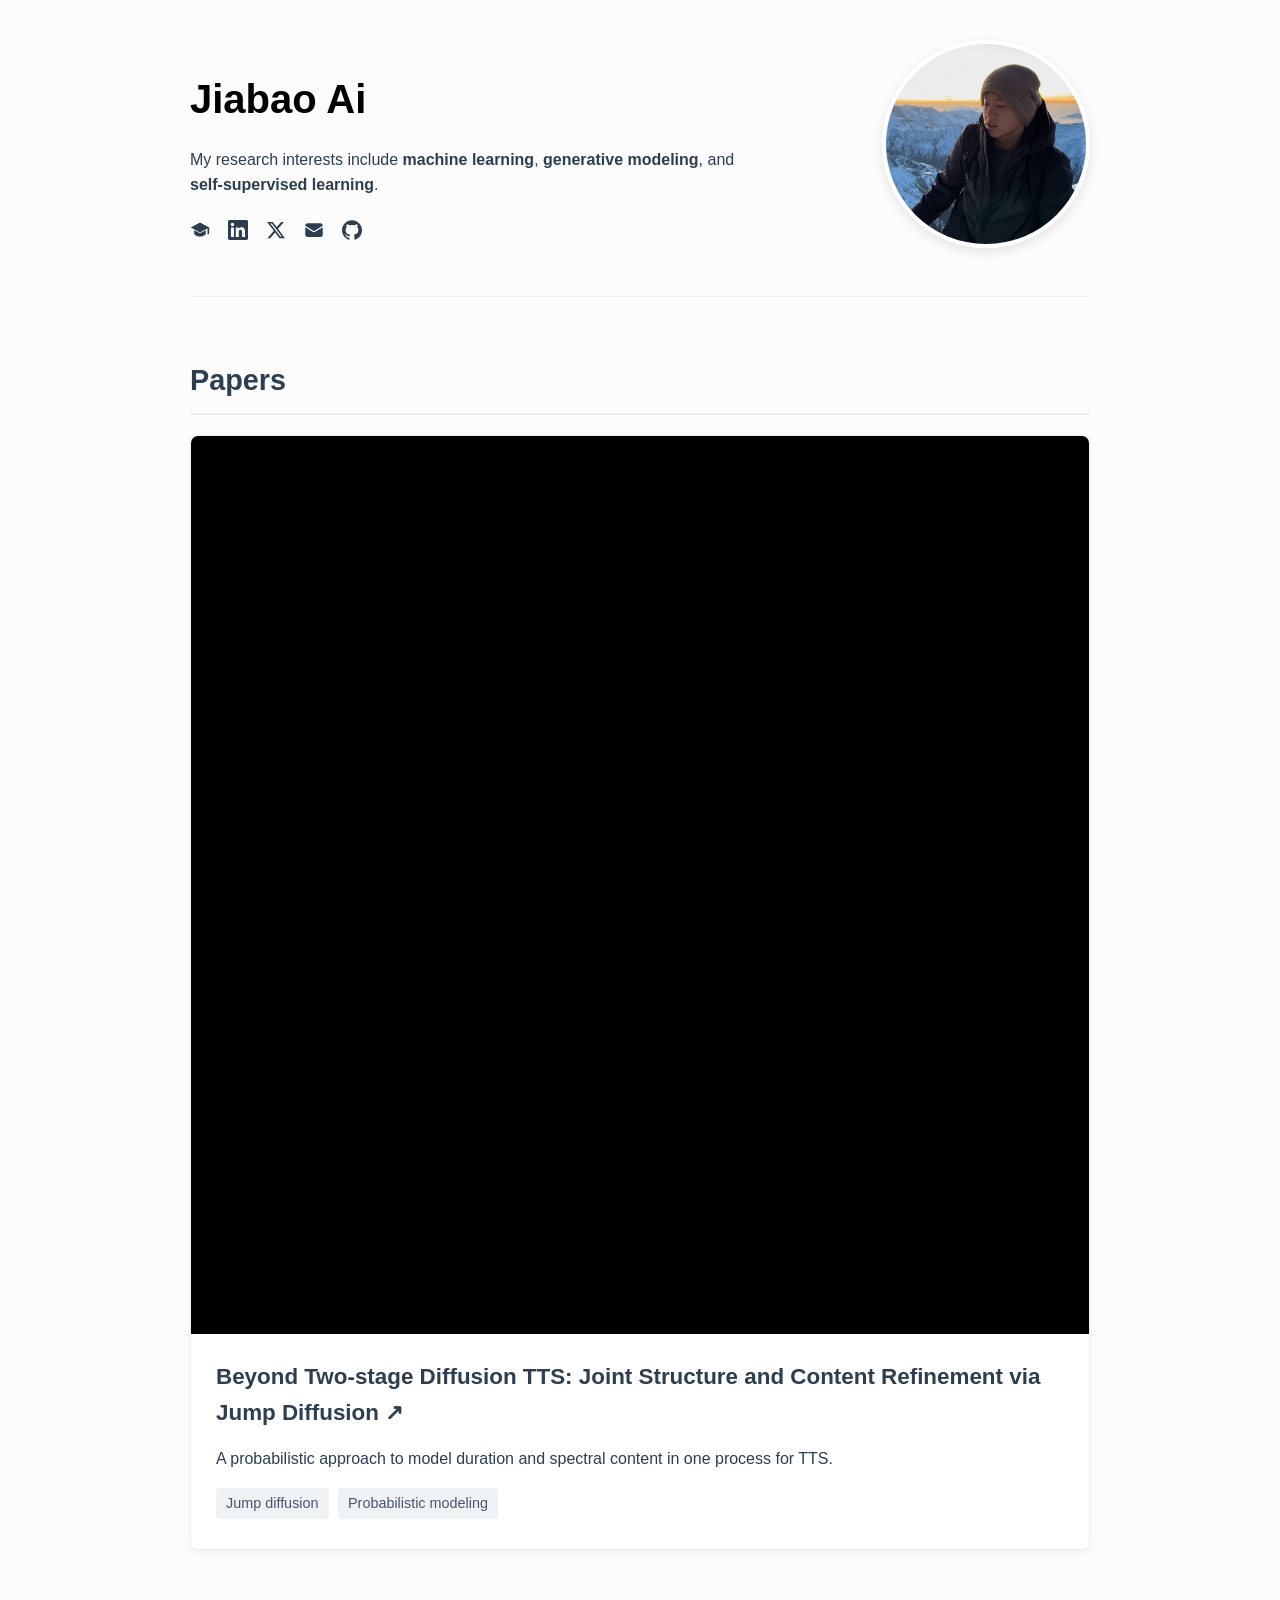
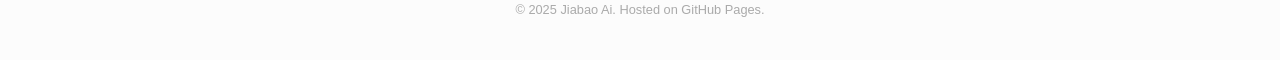
==== index.html @ a7a4400c "Add machine learning to research interests" ====
<!DOCTYPE html>
<html lang="en">
<head>
    <meta charset="UTF-8">
    <meta name="viewport" content="width=device-width, initial-scale=1.0">
    <title>Jiabao Ai | Speech & Language Processing</title>
    <style>
        /* CSS 样式部分 */
        :root {
            --primary-color: #2c3e50;
            --accent-color: #3498db;
            --bg-color: #fcfcfc;
            --card-bg: #ffffff;
        }

        body {
            font-family: -apple-system, BlinkMacSystemFont, "Segoe UI", Roboto, Helvetica, Arial, sans-serif;
            background-color: var(--bg-color);
            color: var(--primary-color);
            line-height: 1.6;
            margin: 0;
            padding: 0;
        }

        .container {
            max-width: 900px;
            margin: 0 auto;
            padding: 40px 20px;
        }

        /* --- 头部样式 --- */
        .header-section {
            display: flex;
            align-items: flex-start;
            justify-content: space-between;
            gap: 40px;
            margin-bottom: 60px;
            border-bottom: 1px solid #eee;
            padding-bottom: 40px;
        }

        .bio-text { flex: 2; }
        
        .bio-photo { flex: 1; text-align: right; }
        
        /* --- 头像样式 --- */
        .bio-photo img {
            width: 200px; 
            height: 200px; 
            object-fit: cover; 
            
            /* 之前调整的头像左移设置保留 */
            object-position: 65% center; 

            border-radius: 50%; 
            box-shadow: 0 4px 12px rgba(0,0,0,0.1);
            border: 4px solid #fff; 
        }

        h1 { font-size: 2.5rem; margin-bottom: 10px; color: #000; }
        h2 { font-size: 1.8rem; margin-top: 0; margin-bottom: 20px; border-bottom: 2px solid #eee; padding-bottom: 10px;}
        
        .tag {
            display: inline-block; background: #eef2f5; padding: 4px 10px;
            border-radius: 4px; font-size: 0.9rem; margin-right: 5px; margin-bottom: 5px; color: #4a5568;
        }
        
        /* 链接样式 */
        .contact-links {
            display: flex;
            align-items: center;
            gap: 18px;
            margin-top: 22px;
            flex-wrap: wrap;
        }
        .contact-links a {
            color: var(--primary-color);
            text-decoration: none;
            font-weight: 500;
            display: inline-flex;
            align-items: center;
            gap: 6px;
            font-size: 0.95rem;
            transition: color 0.2s ease, transform 0.2s ease;
        }
        .contact-links a:hover { color: var(--accent-color); transform: translateY(-2px); }
        .contact-links a svg { width: 20px; height: 20px; fill: currentColor; }

        /* --- 项目列表样式 --- */
        .project-list {
            display: flex;
            flex-direction: column;
            gap: 40px;
        }

        .project-card {
            display: flex;
            flex-direction: column;
            background: var(--card-bg);
            border-radius: 8px;
            overflow: hidden;
            box-shadow: 0 2px 10px rgba(0,0,0,0.05);
            transition: transform 0.2s;
            border: 1px solid #eee;
            text-decoration: none;
            color: inherit;
        }

        .project-card:hover {
            transform: translateY(-3px);
            box-shadow: 0 5px 15px rgba(0,0,0,0.1);
        }

        .project-media {
            width: 100%;
            background: #000;
            display: flex;
            flex-direction: column;
        }

        .project-media video {
            width: 100%;
            display: block;
            margin: 0;
        }

        .project-info {
            padding: 25px;
        }

        .project-title {
            font-size: 1.4rem;
            font-weight: bold;
            margin-bottom: 10px;
            display: block;
            color: #2c3e50;
        }

        @media (max-width: 768px) {
            .header-section { flex-direction: column-reverse; align-items: center; text-align: center; }
            .bio-photo img { width: 150px; height: 150px; margin-bottom: 20px; }
        }
    </style>
</head>
<body>

<div class="container">
    
    <div class="header-section">
        <div class="bio-text">
            <h1>Jiabao Ai</h1>            
            
            <p>
                My research interests include <b>machine learning</b>, <b>generative modeling</b>, and <b>self-supervised learning</b>.
            </p>
            
            <div class="contact-links">
                <a href="https://scholar.google.com/citations?user=inZ7_O0AAAAJ&hl=en" target="_blank" title="Google Scholar">
                    <svg viewBox="0 0 24 24" xmlns="http://www.w3.org/2000/svg"><path d="M12 3L1 9l11 6 9-4.91V17h2V9L12 3zm-7 9.18V16c0 2.21 3.13 4 7 4s7-1.79 7-4v-3.82l-7 3.82-7-3.82z"/></svg>
                </a>
                <a href="https://www.linkedin.com/in/jiabao-ai-7956992a1" target="_blank" title="LinkedIn">
                    <svg viewBox="0 0 24 24" xmlns="http://www.w3.org/2000/svg"><path d="M20.447 20.452h-3.554v-5.569c0-1.328-.027-3.037-1.852-3.037-1.853 0-2.136 1.445-2.136 2.939v5.667H9.351V9h3.414v1.561h.046c.477-.9 1.637-1.85 3.37-1.85 3.601 0 4.267 2.37 4.267 5.455v6.286zM5.337 7.433a2.062 2.062 0 01-2.063-2.065 2.064 2.064 0 112.063 2.065zm1.782 13.019H3.555V9h3.564v11.452zM22.225 0H1.771C.792 0 0 .774 0 1.729v20.542C0 23.227.792 24 1.771 24h20.451C23.2 24 24 23.227 24 22.271V1.729C24 .774 23.2 0 22.222 0h.003z"/></svg>
                </a>
                <a href="https://x.com/jbai26778027" target="_blank" title="X (Twitter)">
                    <svg viewBox="0 0 24 24" xmlns="http://www.w3.org/2000/svg"><path d="M18.244 2.25h3.308l-7.227 8.26 8.502 11.24H16.17l-5.214-6.817L4.99 21.75H1.68l7.73-8.835L1.254 2.25H8.08l4.713 6.231zm-1.161 17.52h1.833L7.084 4.126H5.117z"/></svg>
                </a>
                <a href="mailto:jbai4514@gmail.com" title="Email">
                    <svg viewBox="0 0 24 24" xmlns="http://www.w3.org/2000/svg"><path d="M1.5 8.67v8.58a3 3 0 003 3h15a3 3 0 003-3V8.67l-8.928 5.493a3 3 0 01-3.144 0L1.5 8.67z"/><path d="M22.5 6.908V6.75a3 3 0 00-3-3h-15a3 3 0 00-3 3v.158l9.714 5.978a1.5 1.5 0 001.572 0L22.5 6.908z"/></svg>
                </a>
                <a href="https://github.com/JiabaoAi67" target="_blank" title="GitHub">
                    <svg viewBox="0 0 24 24" xmlns="http://www.w3.org/2000/svg"><path d="M12 .297c-6.63 0-12 5.373-12 12 0 5.303 3.438 9.8 8.205 11.385.6.113.82-.258.82-.577 0-.285-.01-1.04-.015-2.04-3.338.724-4.042-1.61-4.042-1.61C4.422 18.07 3.633 17.7 3.633 17.7c-1.087-.744.084-.729.084-.729 1.205.084 1.838 1.236 1.838 1.236 1.07 1.835 2.809 1.305 3.495.998.108-.776.417-1.305.76-1.605-2.665-.3-5.466-1.332-5.466-5.93 0-1.31.465-2.38 1.235-3.22-.135-.303-.54-1.523.105-3.176 0 0 1.005-.322 3.3 1.23.96-.267 1.98-.399 3-.405 1.02.006 2.04.138 3 .405 2.28-1.552 3.285-1.23 3.285-1.23.645 1.653.24 2.873.12 3.176.765.84 1.23 1.91 1.23 3.22 0 4.61-2.805 5.625-5.475 5.92.42.36.81 1.096.81 2.22 0 1.606-.015 2.896-.015 3.286 0 .315.21.69.825.57C20.565 22.092 24 17.592 24 12.297c0-6.627-5.373-12-12-12"/></svg>
                </a>
            </div>

        </div>

        <div class="bio-photo">
            <img src="assets/profile.png" alt="Jiabao Ai">
        </div>
    </div>

    <h2>Papers</h2>
    
    <div class="project-list">
        
        <a href="https://anonymousinterpseech.github.io/TTS_Demo/" class="project-card">
            
            <div class="project-media">
                <video loop muted playsinline>
                    <source src="assets/teaser_jump.mp4" type="video/mp4">
                </video>

                <video loop muted playsinline>
                    <source src="assets/teaser.mp4" type="video/mp4">
                </video>
            </div>

            <div class="project-info">
                <span class="project-title">Beyond Two-stage Diffusion TTS: Joint Structure and Content Refinement via Jump Diffusion ↗</span>
                <p>
                    A probabilistic approach to model duration and spectral content in one process for TTS.
                </p>
                <span class="tag">Jump diffusion</span> <span class="tag">Probabilistic modeling</span>
            </div>
        </a>

    </div>

    <div style="text-align: center; margin-top: 50px; color: #aaa; font-size: 0.8rem;">
        &copy; 2025 Jiabao Ai. Hosted on GitHub Pages.
    </div>

</div>

<script>
    document.addEventListener("DOMContentLoaded", function() {
        const mediaContainers = document.querySelectorAll('.project-media');
        mediaContainers.forEach(container => {
            const videos = container.querySelectorAll('video');
            if (videos.length === 0) return;
            videos.forEach(v => v.pause());
            const promises = Array.from(videos).map(video => {
                return new Promise(resolve => {
                    if (video.readyState >= 3) {
                        resolve();
                    } else {
                        video.addEventListener('canplay', resolve, {once: true});
                    }
                });
            });
            Promise.all(promises).then(() => {
                videos.forEach(v => {
                    v.currentTime = 0; 
                    v.muted = true;    
                    v.play().catch(e => console.error("Autoplay failed:", e));
                });
            });
        });
    });
</script>

</body>
</html>
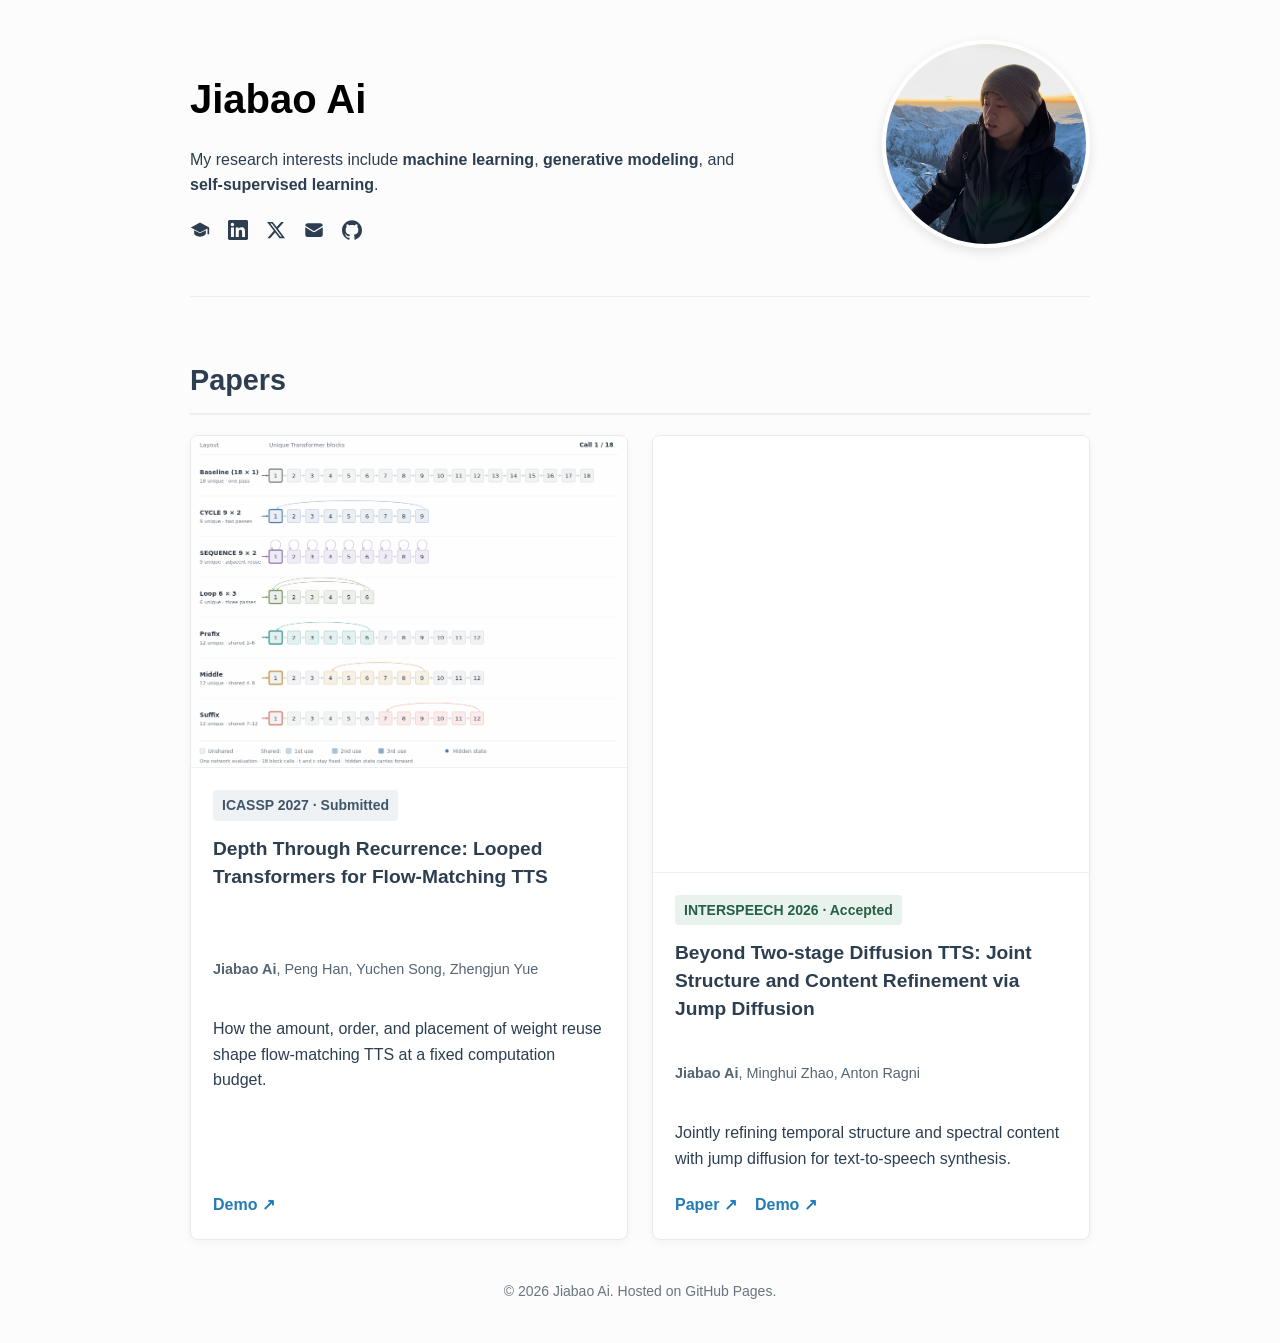
==== commit 6a558180: "Update publication statuses and align both paper animations" ====
--- a/index.html
+++ b/index.html
@@ -3,7 +3,7 @@
 <head>
     <meta charset="UTF-8">
     <meta name="viewport" content="width=device-width, initial-scale=1.0">
-    <title>Jiabao Ai | Speech & Language Processing</title>
+    <title>Jiabao Ai | ML & Generative Modeling</title>
     <style>
         /* CSS 样式部分 */
         :root {
@@ -86,59 +86,120 @@
         .contact-links a:hover { color: var(--accent-color); transform: translateY(-2px); }
         .contact-links a svg { width: 20px; height: 20px; fill: currentColor; }
 
-        /* --- 项目列表样式 --- */
+        /* Matched paper cards: shared media size and aligned text. */
         .project-list {
-            display: flex;
-            flex-direction: column;
-            gap: 40px;
+            display: grid;
+            grid-template-columns: repeat(2, minmax(0, 1fr));
+            gap: 24px;
         }
 
         .project-card {
+            min-width: 0;
             display: flex;
             flex-direction: column;
             background: var(--card-bg);
+            border: 1px solid #e7ebef;
             border-radius: 8px;
             overflow: hidden;
-            box-shadow: 0 2px 10px rgba(0,0,0,0.05);
-            transition: transform 0.2s;
-            border: 1px solid #eee;
+            box-shadow: 0 2px 10px rgba(0,0,0,0.04);
+        }
+
+        .project-media {
+            display: flex;
+            align-items: center;
+            justify-content: center;
+            width: 100%;
+            aspect-ratio: 1000 / 761;
+            background: #fff;
+            border-bottom: 1px solid #eef1f4;
+            box-sizing: border-box;
+        }
+
+        .project-media img {
+            display: block;
+            width: 100%;
+            height: 100%;
+            object-fit: contain;
+        }
+
+        .media-stack {
+            display: flex;
+            flex-direction: column;
+            justify-content: center;
+            width: 100%;
+            height: 100%;
+        }
+
+        .project-media video {
+            display: block;
+            width: 100%;
+            max-height: 50%;
+            object-fit: contain;
+        }
+
+        .project-info {
+            flex: 1;
+            display: flex;
+            flex-direction: column;
+            padding: 22px;
+        }
+
+        .paper-status {
+            align-self: flex-start;
+            margin: 0 0 14px;
+            padding: 4px 9px;
+            border-radius: 4px;
+            background: #eef2f5;
+            color: #42566b;
+            font-size: 0.875rem;
+            font-weight: 600;
+        }
+
+        .paper-status.accepted { background: #e8f3ed; color: #276044; }
+
+        .project-title {
+            min-height: 5.8em;
+            margin: 0 0 12px;
+            font-size: 1.2rem;
+            line-height: 1.45;
+            font-weight: 700;
+        }
+
+        .project-title a { color: var(--primary-color); text-decoration: none; }
+        .project-title a:hover { color: #247bb5; }
+        .paper-authors {
+            min-height: 3.2em;
+            margin: 0 0 12px;
+            color: #566474;
+            font-size: 0.9rem;
+        }
+        .project-summary { margin: 0 0 18px; }
+        .paper-links {
+            display: flex;
+            gap: 18px;
+            align-items: center;
+            margin-top: auto;
+            padding-top: 2px;
+        }
+        .paper-links a {
+            color: #247bb5;
+            font-weight: 600;
             text-decoration: none;
-            color: inherit;
-        }
-
-        .project-card:hover {
-            transform: translateY(-3px);
-            box-shadow: 0 5px 15px rgba(0,0,0,0.1);
-        }
-
-        .project-media {
-            width: 100%;
-            background: #000;
-            display: flex;
-            flex-direction: column;
-        }
-
-        .project-media video {
-            width: 100%;
-            display: block;
-            margin: 0;
-        }
-
-        .project-info {
-            padding: 25px;
-        }
-
-        .project-title {
-            font-size: 1.4rem;
-            font-weight: bold;
-            margin-bottom: 10px;
-            display: block;
-            color: #2c3e50;
-        }
+        }
+        .paper-links a:hover { text-decoration: underline; }
+        a:focus-visible { outline: 2px solid #247bb5; outline-offset: 4px; }
+        .site-footer { text-align: center; margin-top: 40px; color: #697581; font-size: 0.875rem; }
 
         @media (max-width: 768px) {
-            .header-section { flex-direction: column-reverse; align-items: center; text-align: center; }
-            .bio-photo img { width: 150px; height: 150px; margin-bottom: 20px; }
+            .header-section { flex-direction: column-reverse; align-items: center; text-align: center; gap: 16px; margin-bottom: 36px; padding-bottom: 30px; }
+            .bio-photo img { width: 150px; height: 150px; }
+            .contact-links { justify-content: center; }
+            .project-list { grid-template-columns: 1fr; }
+            .project-title, .paper-authors { min-height: 0; }
+        }
+        @media (max-width: 420px) {
+            .container { padding: 28px 16px; }
+            .project-info { padding: 20px; }
         }
     </style>
 </head>
@@ -182,32 +243,50 @@
     <h2>Papers</h2>
     
     <div class="project-list">
-        
-        <a href="https://anonymousinterpseech.github.io/TTS_Demo/" class="project-card">
-            
-            <div class="project-media">
-                <video loop muted playsinline>
-                    <source src="assets/teaser_jump.mp4" type="video/mp4">
-                </video>
-
-                <video loop muted playsinline>
-                    <source src="assets/teaser.mp4" type="video/mp4">
-                </video>
+
+        <article class="project-card">
+            <a href="loop-f5/" class="project-media" aria-label="Explore the Looped Transformers for Flow-Matching TTS demo">
+                <img src="loop-f5/assets/animations/loop-flow.gif" width="1000" height="761"
+                     alt="Animated comparison of seven Transformer layouts with the same 18 block calls.">
+            </a>
+            <div class="project-info">
+                <p class="paper-status">ICASSP 2027 · Submitted</p>
+                <h3 class="project-title"><a href="loop-f5/">Depth Through Recurrence: Looped Transformers for Flow-Matching TTS</a></h3>
+                <p class="paper-authors"><strong>Jiabao Ai</strong>, Peng Han, Yuchen Song, Zhengjun Yue</p>
+                <p class="project-summary">How the amount, order, and placement of weight reuse shape flow-matching TTS at a fixed computation budget.</p>
+                <div class="paper-links">
+                    <a href="loop-f5/">Demo ↗</a>
+                </div>
             </div>
-
+        </article>
+
+        <article class="project-card">
+            <a href="https://jiabaoai67.github.io/TDJD_TTS_Demo/" class="project-media" aria-label="Explore the Jump Diffusion TTS demo">
+                <div class="media-stack">
+                    <video autoplay loop muted playsinline preload="auto" aria-label="Jump diffusion progressively refines temporal structure.">
+                        <source src="assets/teaser_jump.mp4" type="video/mp4">
+                    </video>
+                    <video autoplay loop muted playsinline preload="auto" aria-label="Upsample–Diffuse–Downsample progressively refines the mel-spectrogram.">
+                        <source src="assets/teaser.mp4" type="video/mp4">
+                    </video>
+                </div>
+            </a>
             <div class="project-info">
-                <span class="project-title">Beyond Two-stage Diffusion TTS: Joint Structure and Content Refinement via Jump Diffusion ↗</span>
-                <p>
-                    A probabilistic approach to model duration and spectral content in one process for TTS.
-                </p>
-                <span class="tag">Jump diffusion</span> <span class="tag">Probabilistic modeling</span>
+                <p class="paper-status accepted">INTERSPEECH 2026 · Accepted</p>
+                <h3 class="project-title"><a href="https://jiabaoai67.github.io/TDJD_TTS_Demo/">Beyond Two-stage Diffusion TTS: Joint Structure and Content Refinement via Jump Diffusion</a></h3>
+                <p class="paper-authors"><strong>Jiabao Ai</strong>, Minghui Zhao, Anton Ragni</p>
+                <p class="project-summary">Jointly refining temporal structure and spectral content with jump diffusion for text-to-speech synthesis.</p>
+                <div class="paper-links">
+                    <a href="https://arxiv.org/abs/2603.14032">Paper ↗</a>
+                    <a href="https://jiabaoai67.github.io/TDJD_TTS_Demo/">Demo ↗</a>
+                </div>
             </div>
-        </a>
+        </article>
 
     </div>
 
-    <div style="text-align: center; margin-top: 50px; color: #aaa; font-size: 0.8rem;">
-        &copy; 2025 Jiabao Ai. Hosted on GitHub Pages.
+    <div class="site-footer">
+        &copy; 2026 Jiabao Ai. Hosted on GitHub Pages.
     </div>
 
 </div>
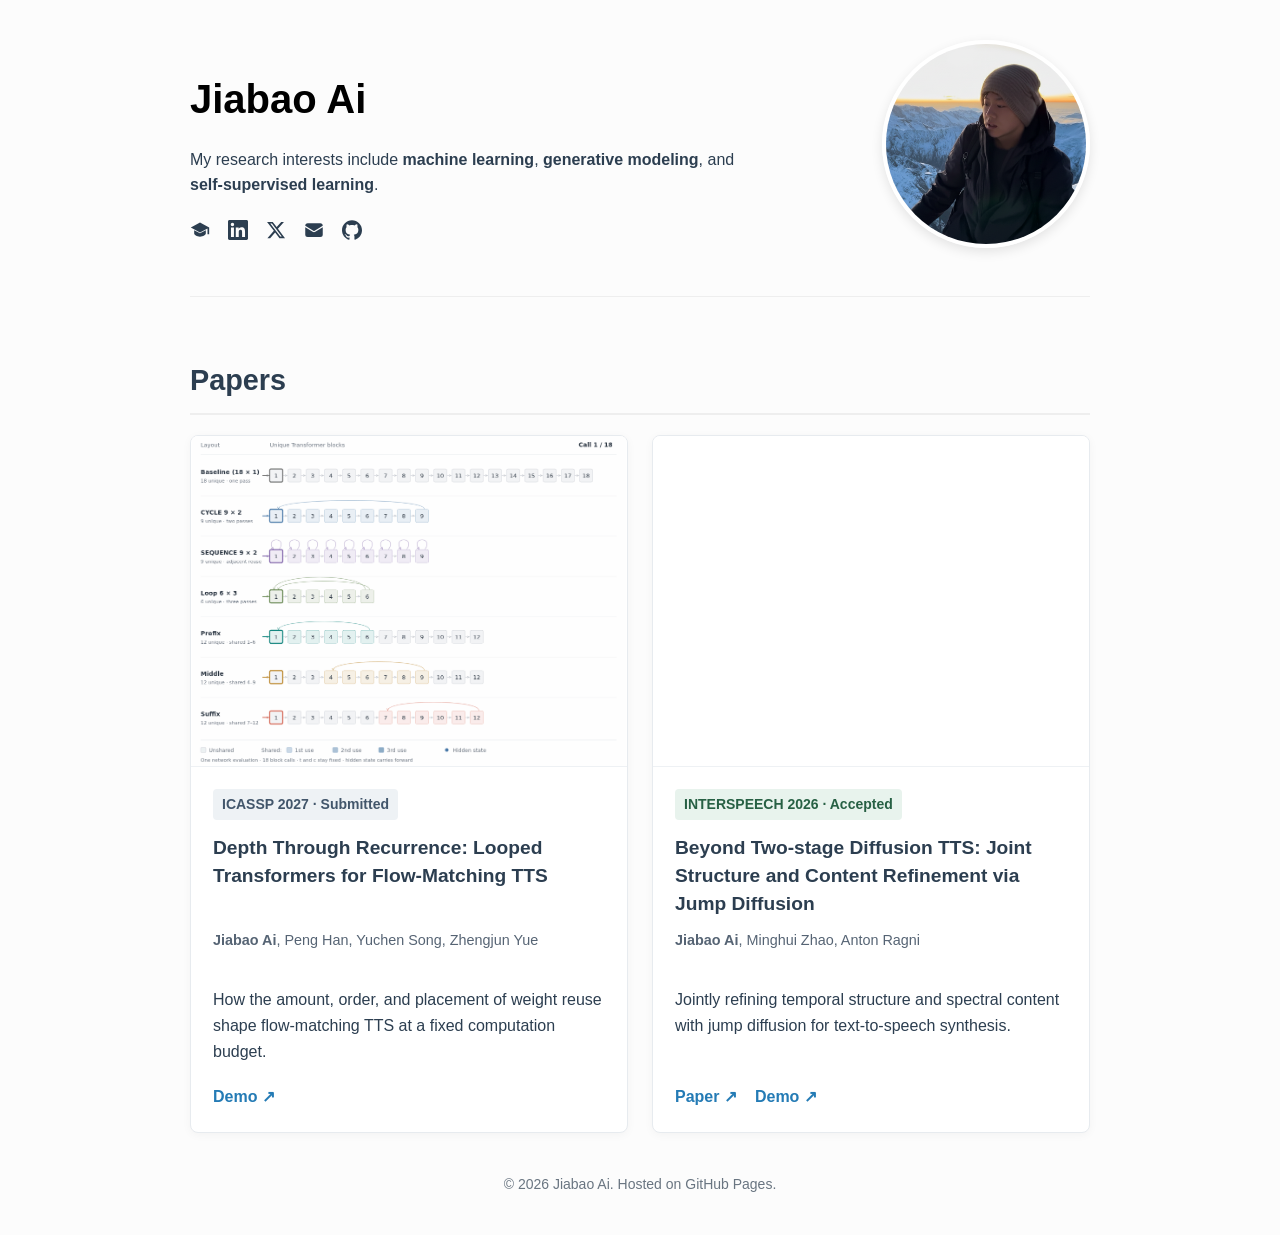
==== commit ef2cc761: "Refine matched preview frames and responsive title spacing" ====
--- a/index.html
+++ b/index.html
@@ -105,6 +105,8 @@
         }
 
         .project-media {
+            position: relative;
+            flex-shrink: 0;
             display: flex;
             align-items: center;
             justify-content: center;
@@ -116,6 +118,8 @@
         }
 
         .project-media img {
+            position: absolute;
+            inset: 0;
             display: block;
             width: 100%;
             height: 100%;
@@ -123,6 +127,8 @@
         }
 
         .media-stack {
+            position: absolute;
+            inset: 0;
             display: flex;
             flex-direction: column;
             justify-content: center;
@@ -158,7 +164,7 @@
         .paper-status.accepted { background: #e8f3ed; color: #276044; }
 
         .project-title {
-            min-height: 5.8em;
+            min-height: 4.35em;
             margin: 0 0 12px;
             font-size: 1.2rem;
             line-height: 1.45;
@@ -190,6 +196,9 @@
         a:focus-visible { outline: 2px solid #247bb5; outline-offset: 4px; }
         .site-footer { text-align: center; margin-top: 40px; color: #697581; font-size: 0.875rem; }
 
+        @media (min-width: 769px) and (max-width: 900px) {
+            .project-title { min-height: 5.8em; }
+        }
         @media (max-width: 768px) {
             .header-section { flex-direction: column-reverse; align-items: center; text-align: center; gap: 16px; margin-bottom: 36px; padding-bottom: 30px; }
             .bio-photo img { width: 150px; height: 150px; }
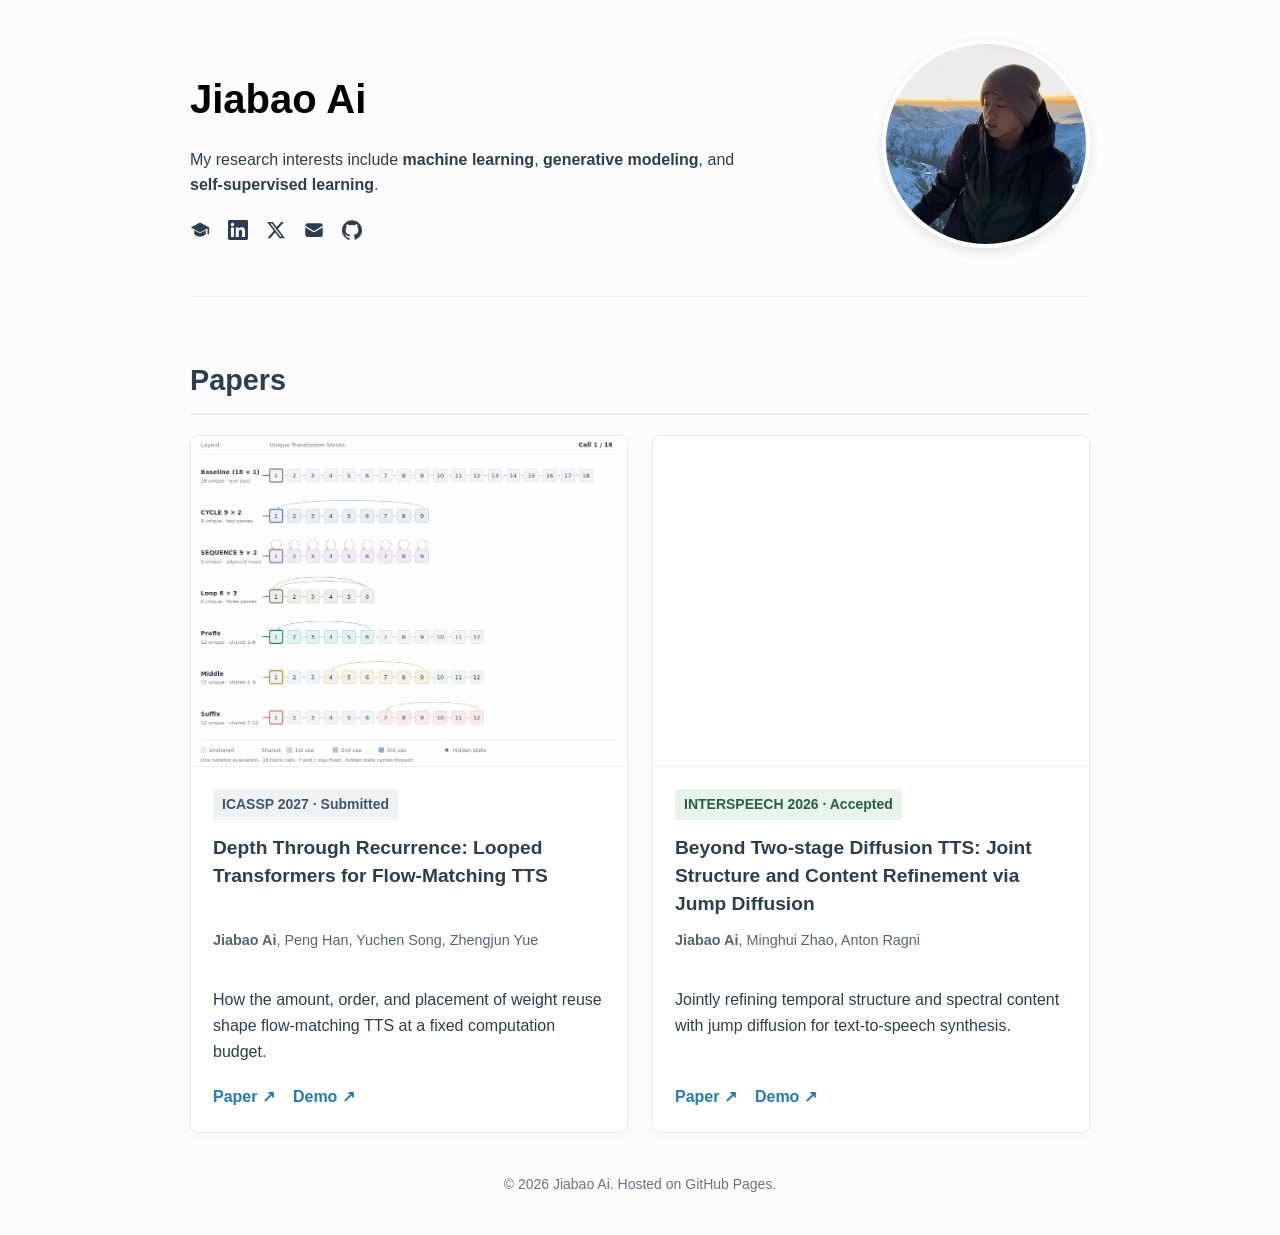
==== commit 71522681: "Add Loop TTS paper link to homepage" ====
--- a/index.html
+++ b/index.html
@@ -264,6 +264,7 @@
                 <p class="paper-authors"><strong>Jiabao Ai</strong>, Peng Han, Yuchen Song, Zhengjun Yue</p>
                 <p class="project-summary">How the amount, order, and placement of weight reuse shape flow-matching TTS at a fixed computation budget.</p>
                 <div class="paper-links">
+                    <a href="https://arxiv.org/abs/2609.29768">Paper ↗</a>
                     <a href="loop-f5/">Demo ↗</a>
                 </div>
             </div>
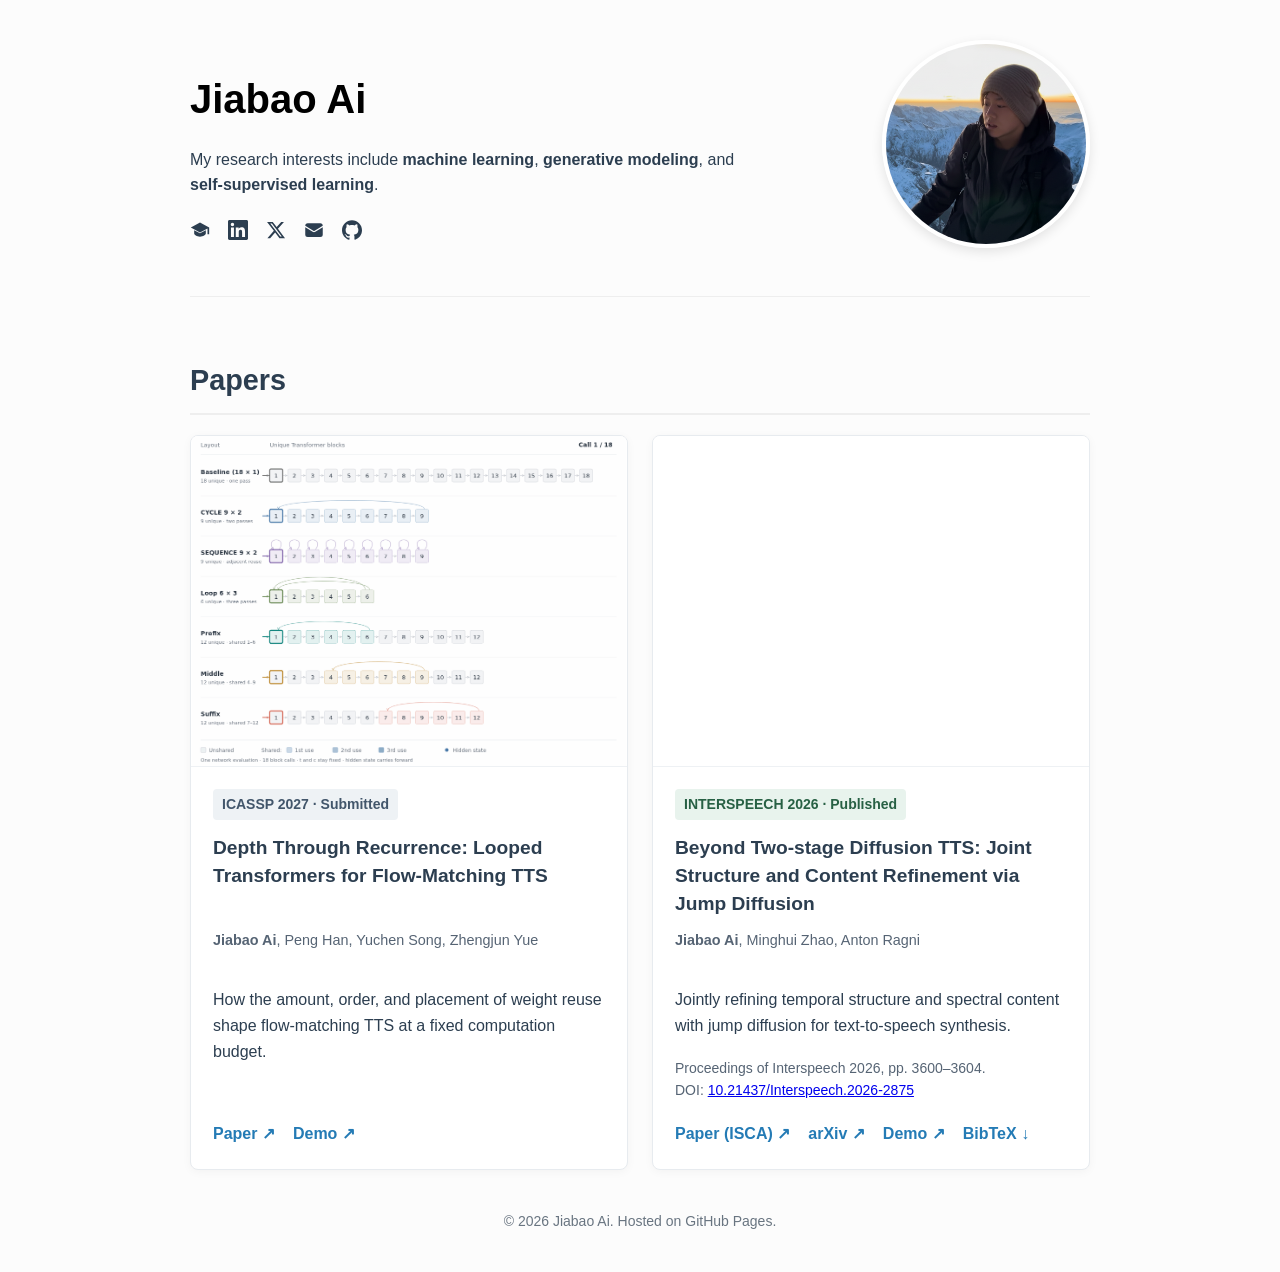
==== commit acabd74d: "Use the official Interspeech 2026 citation for Jump Diffusion TTS" ====
--- a/index.html
+++ b/index.html
@@ -161,7 +161,7 @@
             font-weight: 600;
         }
 
-        .paper-status.accepted { background: #e8f3ed; color: #276044; }
+        .paper-status.published { background: #e8f3ed; color: #276044; }
 
         .project-title {
             min-height: 4.35em;
@@ -180,9 +180,11 @@
             font-size: 0.9rem;
         }
         .project-summary { margin: 0 0 18px; }
+        .paper-citation { margin: 0 0 18px; color: #566474; font-size: 0.875rem; overflow-wrap: anywhere; }
         .paper-links {
             display: flex;
-            gap: 18px;
+            flex-wrap: wrap;
+            gap: 8px 18px;
             align-items: center;
             margin-top: auto;
             padding-top: 2px;
@@ -282,13 +284,18 @@
                 </div>
             </a>
             <div class="project-info">
-                <p class="paper-status accepted">INTERSPEECH 2026 · Accepted</p>
+                <p class="paper-status published">INTERSPEECH 2026 · Published</p>
                 <h3 class="project-title"><a href="https://jiabaoai67.github.io/TDJD_TTS_Demo/">Beyond Two-stage Diffusion TTS: Joint Structure and Content Refinement via Jump Diffusion</a></h3>
                 <p class="paper-authors"><strong>Jiabao Ai</strong>, Minghui Zhao, Anton Ragni</p>
                 <p class="project-summary">Jointly refining temporal structure and spectral content with jump diffusion for text-to-speech synthesis.</p>
+                <p class="paper-citation">Proceedings of Interspeech 2026, pp. 3600–3604.<br>
+                    DOI: <a href="https://doi.org/10.21437/Interspeech.2026-2875">10.21437/Interspeech.2026-2875</a>
+                </p>
                 <div class="paper-links">
-                    <a href="https://arxiv.org/abs/2603.14032">Paper ↗</a>
+                    <a href="https://www.isca-archive.org/interspeech_2026/ai26b_interspeech.html">Paper (ISCA) ↗</a>
+                    <a href="https://arxiv.org/abs/2603.14032">arXiv ↗</a>
                     <a href="https://jiabaoai67.github.io/TDJD_TTS_Demo/">Demo ↗</a>
+                    <a href="assets/jump-diffusion-tts.bib" download>BibTeX ↓</a>
                 </div>
             </div>
         </article>
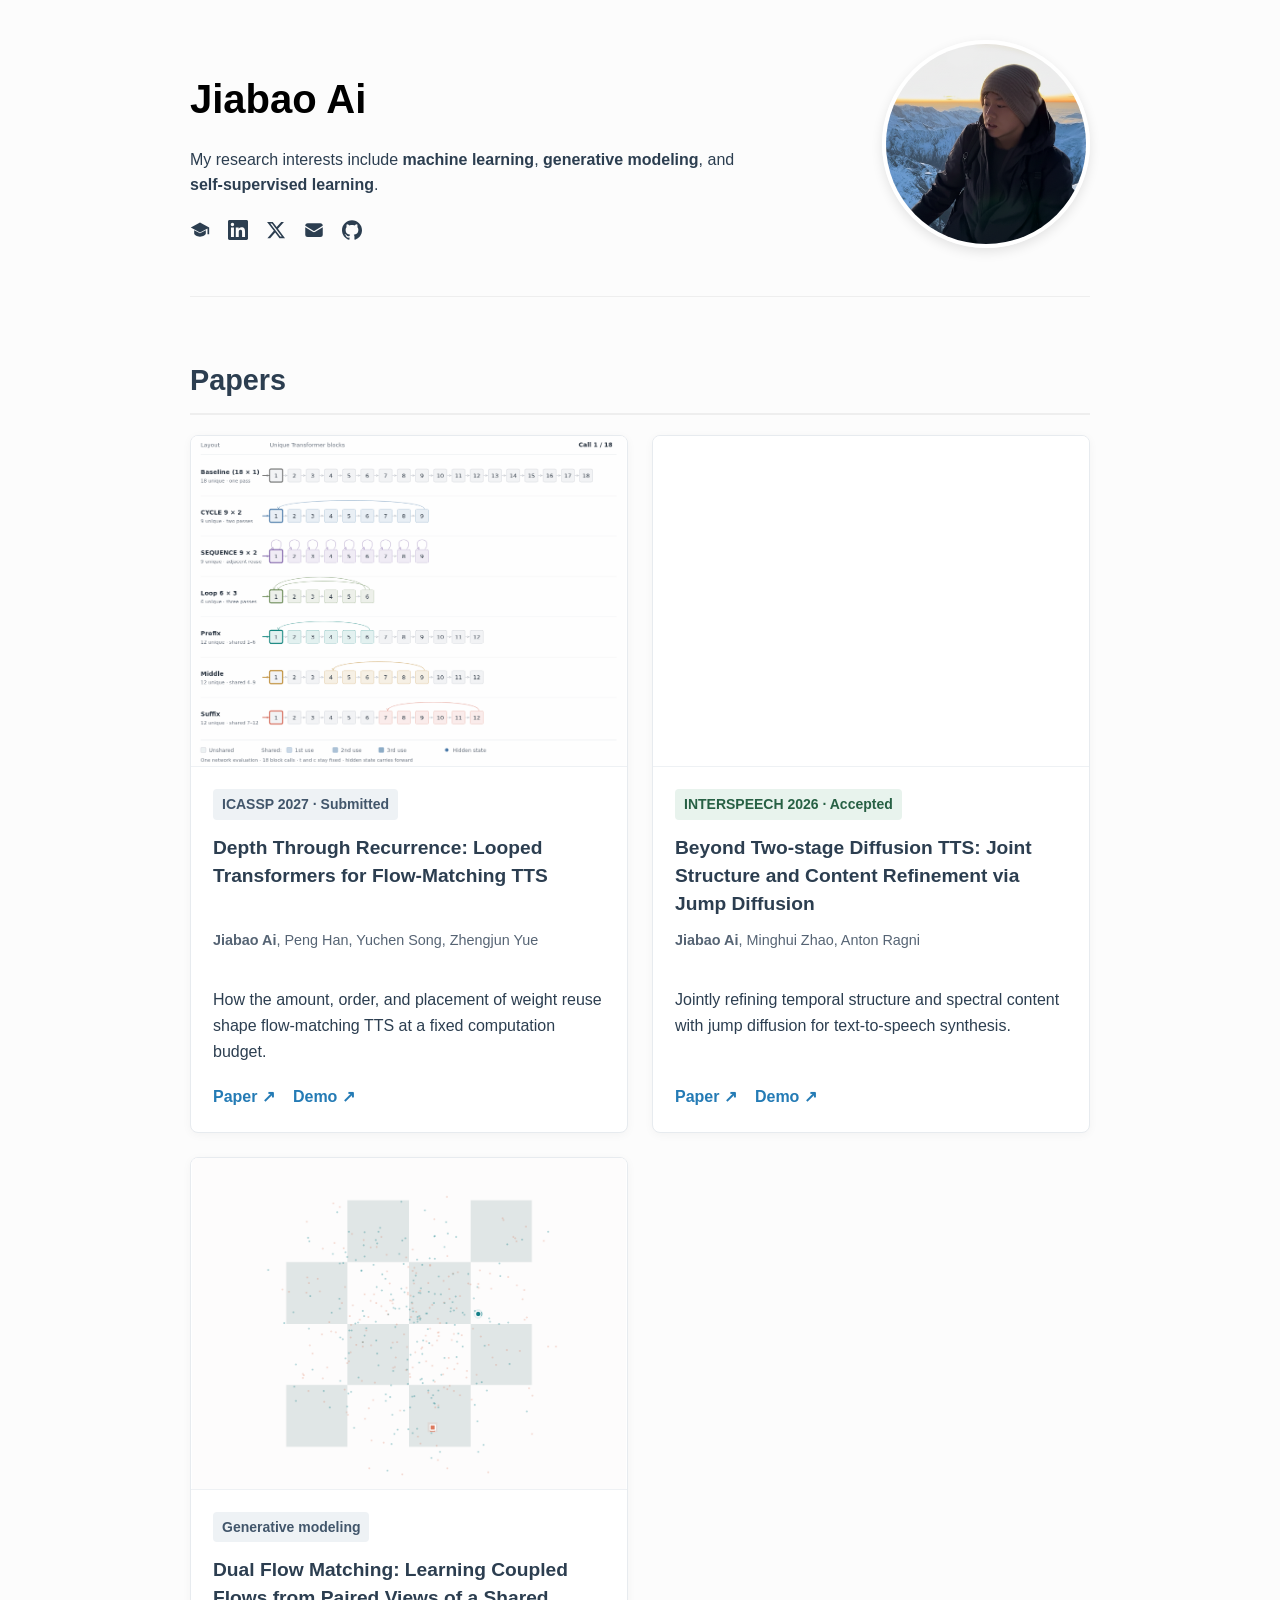
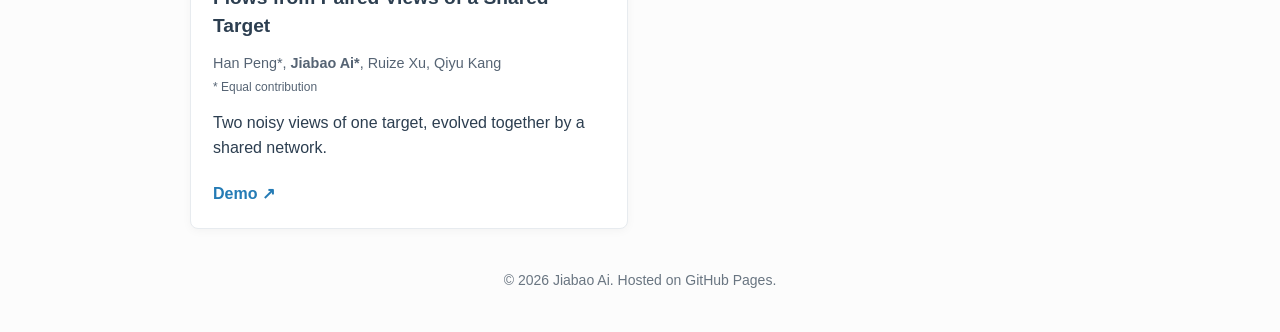
==== commit 2ca0161d: "Add concise Dual Flow Matching demo and checkerboard animations" ====
--- a/index.html
+++ b/index.html
@@ -161,7 +161,7 @@
             font-weight: 600;
         }
 
-        .paper-status.published { background: #e8f3ed; color: #276044; }
+        .paper-status.accepted { background: #e8f3ed; color: #276044; }
 
         .project-title {
             min-height: 4.35em;
@@ -180,11 +180,9 @@
             font-size: 0.9rem;
         }
         .project-summary { margin: 0 0 18px; }
-        .paper-citation { margin: 0 0 18px; color: #566474; font-size: 0.875rem; overflow-wrap: anywhere; }
         .paper-links {
             display: flex;
-            flex-wrap: wrap;
-            gap: 8px 18px;
+            gap: 18px;
             align-items: center;
             margin-top: auto;
             padding-top: 2px;
@@ -284,18 +282,32 @@
                 </div>
             </a>
             <div class="project-info">
-                <p class="paper-status published">INTERSPEECH 2026 · Published</p>
+                <p class="paper-status accepted">INTERSPEECH 2026 · Accepted</p>
                 <h3 class="project-title"><a href="https://jiabaoai67.github.io/TDJD_TTS_Demo/">Beyond Two-stage Diffusion TTS: Joint Structure and Content Refinement via Jump Diffusion</a></h3>
                 <p class="paper-authors"><strong>Jiabao Ai</strong>, Minghui Zhao, Anton Ragni</p>
                 <p class="project-summary">Jointly refining temporal structure and spectral content with jump diffusion for text-to-speech synthesis.</p>
-                <p class="paper-citation">Proceedings of Interspeech 2026, pp. 3600–3604.<br>
-                    DOI: <a href="https://doi.org/10.21437/Interspeech.2026-2875">10.21437/Interspeech.2026-2875</a>
-                </p>
                 <div class="paper-links">
-                    <a href="https://www.isca-archive.org/interspeech_2026/ai26b_interspeech.html">Paper (ISCA) ↗</a>
-                    <a href="https://arxiv.org/abs/2603.14032">arXiv ↗</a>
+                    <a href="https://arxiv.org/abs/2603.14032">Paper ↗</a>
                     <a href="https://jiabaoai67.github.io/TDJD_TTS_Demo/">Demo ↗</a>
-                    <a href="assets/jump-diffusion-tts.bib" download>BibTeX ↓</a>
+                </div>
+            </div>
+        </article>
+
+        <article class="project-card">
+            <a href="dual-fm/" class="project-media" aria-label="Explore the Dual Flow Matching demo">
+                <picture>
+                    <source media="(prefers-reduced-motion: reduce)" srcset="dual-fm/assets/dual-fm-preview.png">
+                    <img src="dual-fm/assets/dual-fm-preview.gif" width="1000" height="761" loading="lazy"
+                         alt="Two coupled trajectories, X and H, evolve toward a checkerboard target in an early coupled-flow experiment.">
+                </picture>
+            </a>
+            <div class="project-info">
+                <p class="paper-status">Generative modeling</p>
+                <h3 class="project-title"><a href="dual-fm/">Dual Flow Matching: Learning Coupled Flows from Paired Views of a Shared Target</a></h3>
+                <p class="paper-authors">Han Peng*, <strong>Jiabao Ai*</strong>, Ruize Xu, Qiyu Kang<br><small>* Equal contribution</small></p>
+                <p class="project-summary">Two noisy views of one target, evolved together by a shared network.</p>
+                <div class="paper-links">
+                    <a href="dual-fm/">Demo ↗</a>
                 </div>
             </div>
         </article>
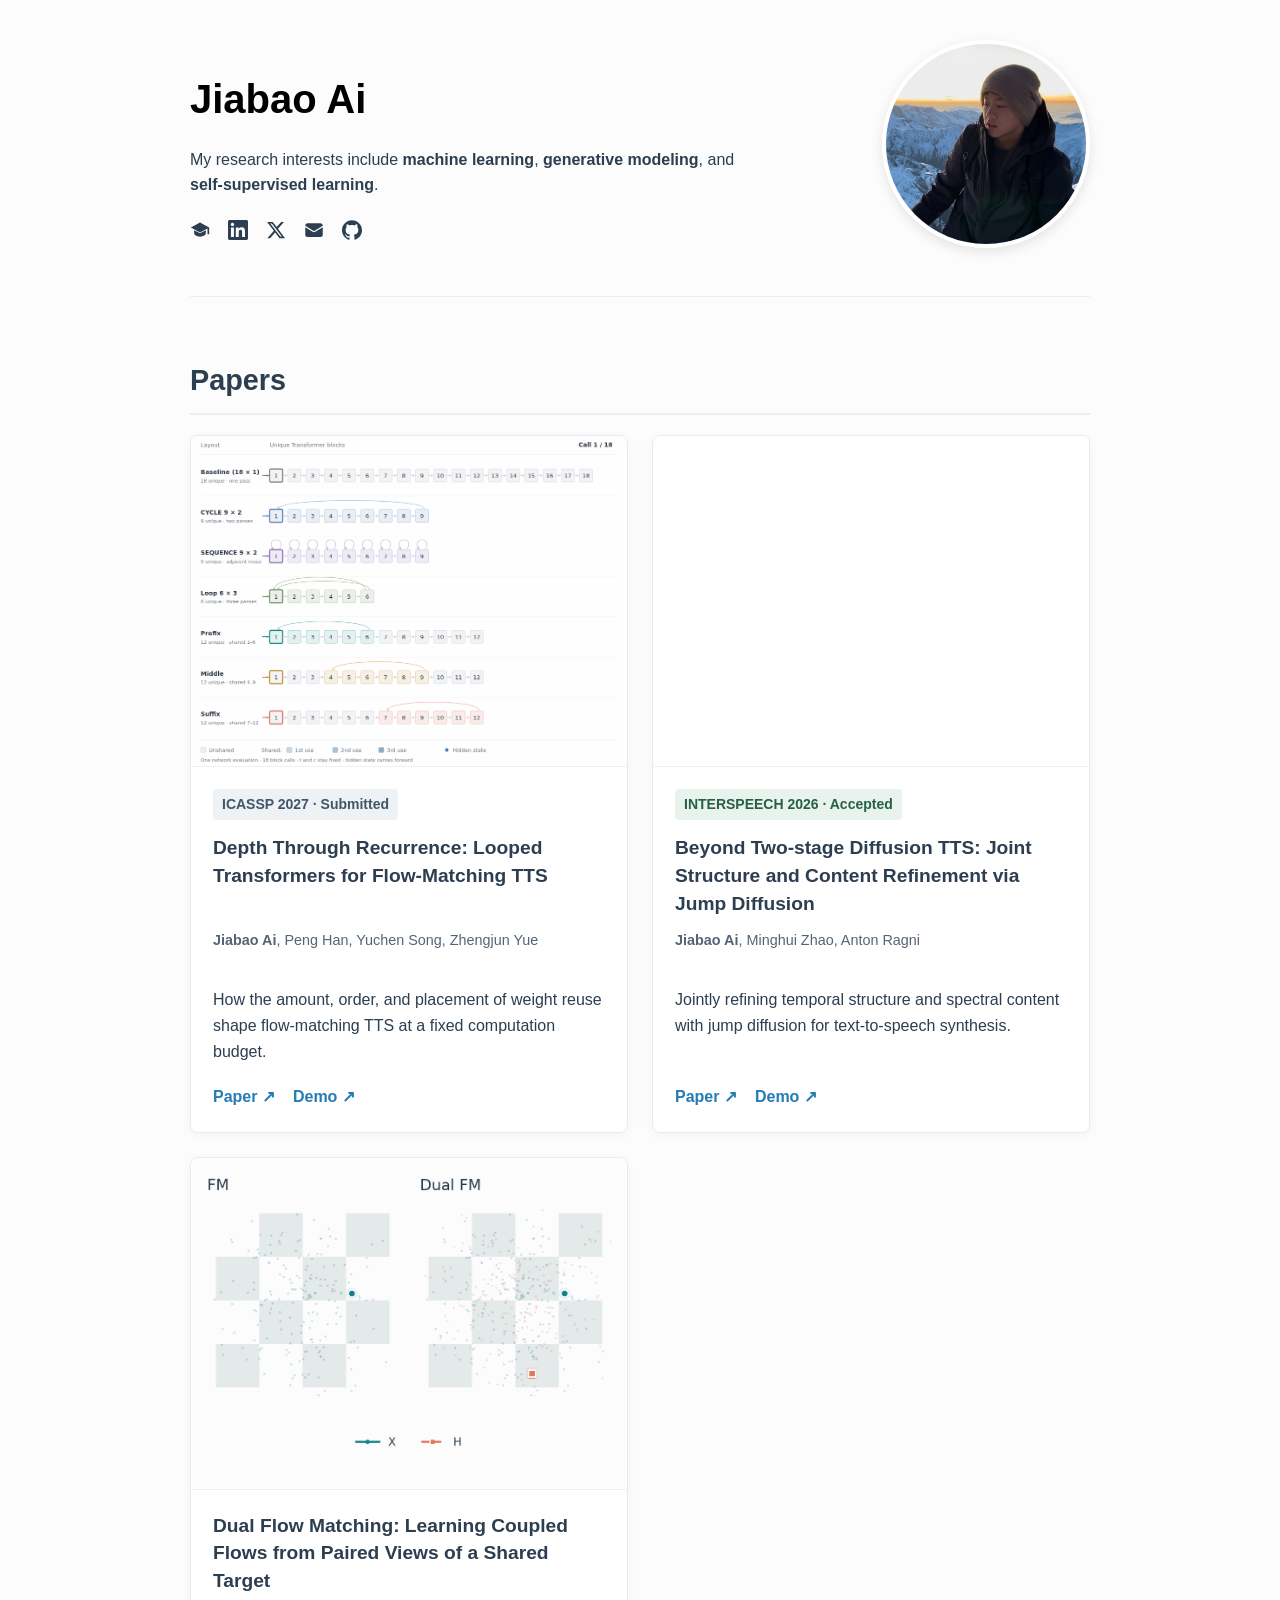
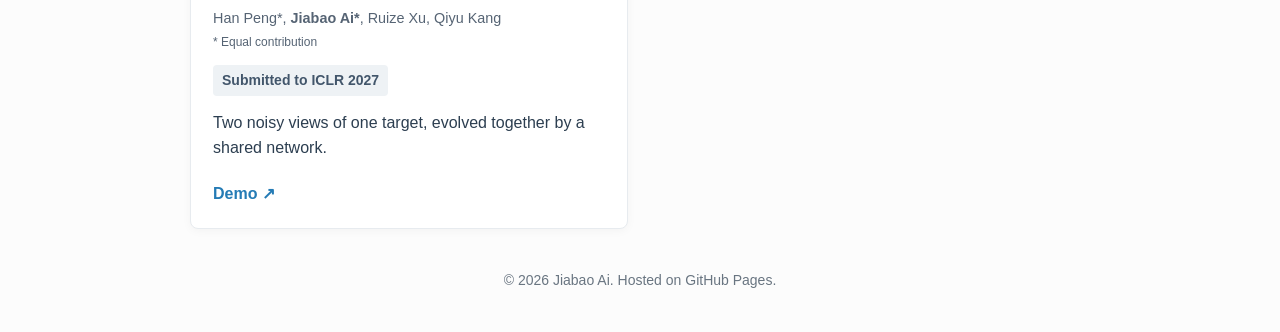
==== commit 33bb0b66: "Compare FM and DualFM trajectories and add ICLR submission abstract" ====
--- a/index.html
+++ b/index.html
@@ -296,15 +296,15 @@
         <article class="project-card">
             <a href="dual-fm/" class="project-media" aria-label="Explore the Dual Flow Matching demo">
                 <picture>
-                    <source media="(prefers-reduced-motion: reduce)" srcset="dual-fm/assets/dual-fm-preview.png">
-                    <img src="dual-fm/assets/dual-fm-preview.gif" width="1000" height="761" loading="lazy"
-                         alt="Two coupled trajectories, X and H, evolve toward a checkerboard target in an early coupled-flow experiment.">
+                    <source media="(prefers-reduced-motion: reduce)" srcset="dual-fm/assets/fm-vs-dual-fm-preview.png">
+                    <img src="dual-fm/assets/fm-vs-dual-fm-preview.gif" width="1000" height="761" loading="lazy"
+                         alt="Side-by-side checkerboard comparison of one ordinary Flow Matching trajectory and two coupled Dual Flow Matching trajectories.">
                 </picture>
             </a>
             <div class="project-info">
-                <p class="paper-status">Generative modeling</p>
                 <h3 class="project-title"><a href="dual-fm/">Dual Flow Matching: Learning Coupled Flows from Paired Views of a Shared Target</a></h3>
                 <p class="paper-authors">Han Peng*, <strong>Jiabao Ai*</strong>, Ruize Xu, Qiyu Kang<br><small>* Equal contribution</small></p>
+                <p class="paper-status">Submitted to ICLR 2027</p>
                 <p class="project-summary">Two noisy views of one target, evolved together by a shared network.</p>
                 <div class="paper-links">
                     <a href="dual-fm/">Demo ↗</a>
